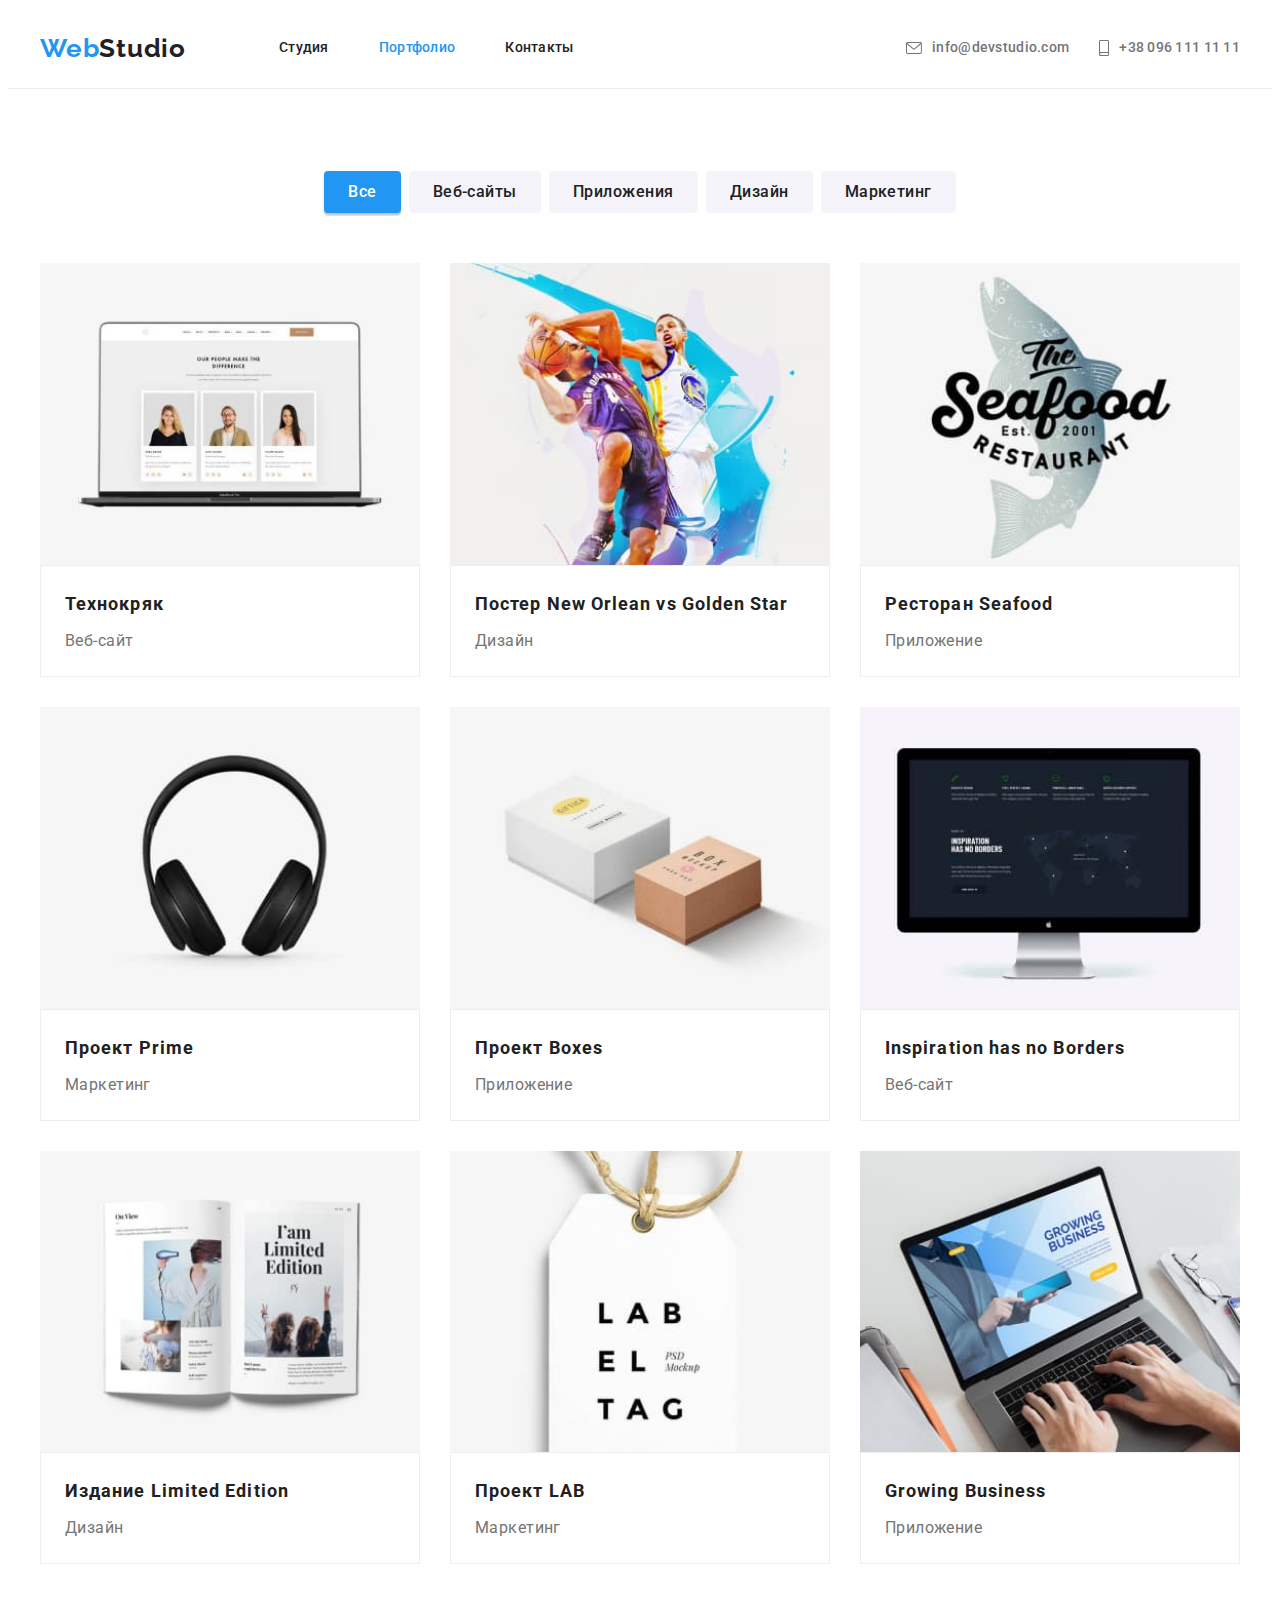
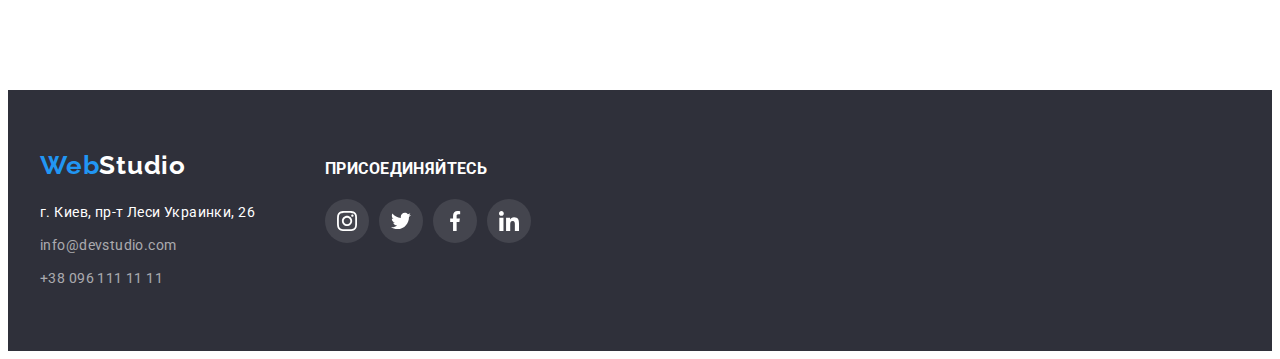
==== portfolio.html @ 8242ce2f "start hw5" ====
<!DOCTYPE html>
<html lang="ru">
  <head>
    <meta charset="UTF-8" />
    <meta http-equiv="X-UA-Compatible" content="IE=edge" />
    <meta name="viewport" content="width=device-width, initial-scale=1.0" />
    <title>Портфолио</title>
    <link
      rel="stylesheet"
      href="https://cdnjs.cloudflare.com/ajax/libs/modern-normalize/1.1.0/modern-normalize.min.css"
      integrity="sha512-wpPYUAdjBVSE4KJnH1VR1HeZfpl1ub8YT/NKx4PuQ5NmX2tKuGu6U/JRp5y+Y8XG2tV+wKQpNHVUX03MfMFn9Q=="
      crossorigin="anonymous"
      referrerpolicy="no-referrer"
    />
    <link rel="preconnect" href="https://fonts.googleapis.com" />
    <link rel="preconnect" href="https://fonts.gstatic.com" crossorigin />
    <link
      href="https://fonts.googleapis.com/css2?family=Raleway:wght@700&family=Roboto:wght@400;500;700;900&display=swap"
      rel="stylesheet"
    />
    <link rel="stylesheet" href="./css/reset.css" />
    <link rel="stylesheet" href="./css/styles.css" />
  </head>

  <body>
    <!-- Header -->
    <header class="header">
      <div class="container header-container">
        <nav class="header-nav">
          <a class="link logo" href="./index.html" lang="en"
            >Web<span class="header-text-color">Studio</span></a
          >

          <ul class="list header-list">
            <li class="header-item">
              <a class="link header-link" href="./index.html">Студия</a>
            </li>
            <li class="header-item">
              <a class="link header-link current" href="./portfolio.html"
                >Портфолио</a
              >
            </li>
            <li class="header-item">
              <a class="link header-link" href="">Контакты</a>
            </li>
          </ul>
        </nav>
        <ul class="list header-contacts">
          <li class="header-item">
            <a class="link header-link" href="mailto:info@devstudio.com">
              <svg class="header-item-icon" width="16" height="12">
                <use href="./images/icons.svg#icon-mail"></use>
              </svg>
              info@devstudio.com
            </a>
          </li>
          <li class="header-item">
            <a class="link header-link" href="tel:+380961111111">
              <svg class="header-item-icon" width="10" height="16">
                <use href="./images/icons.svg#icon-smartphone"></use>
              </svg>
              +38 096 111 11 11
            </a>
          </li>
        </ul>
      </div>
    </header>

    <!-- Main -->

    <main>
      <section class="projects">
        <div class="container">
          <h1 class="visually-hidden projects-title">Наши проекты</h1>
          <ul class="list projects-btn-list">
            <li class="projects-list-item">
              <button type="button" class="projects-btn active">Все</button>
            </li>
            <li class="projects-list-item">
              <button type="button" class="projects-btn">Веб-сайты</button>
            </li>
            <li class="projects-list-item">
              <button type="button" class="projects-btn">Приложения</button>
            </li>
            <li class="projects-list-item">
              <button type="button" class="projects-btn">Дизайн</button>
            </li>
            <li class="projects-list-item">
              <button type="button" class="projects-btn">Маркетинг</button>
            </li>
          </ul>
          <ul class="list projects-link-list card-set">
            <li class="projects-link-item item">
              <a
                class="link"
                href="/"
                target="_blank"
                rel="noopener noreferrer nofollow"
              >
                <img
                  src="./images/port-img1.jpg"
                  alt="ноутбук с открытой интернет страницей"
                  width="370"
                  height="294"
                />
                <div class="projects-card-footer">
                  <h2 class="title projects-list-title">Технокряк</h2>
                  <p class="projects-list-text">Веб-сайт</p>
                </div>
              </a>
            </li>
            <li class="projects-link-item item">
              <a
                class="link"
                href="/"
                target="_blank"
                rel="noopener noreferrer nofollow"
              >
                <img
                  src="./images/port-img2.jpg"
                  alt="двое мужчин играют в баскетболл"
                  width="370"
                  height="294"
                />
                <div class="projects-card-footer">
                  <h2 class="title projects-list-title">
                    Постер <span lang="en">New Orlean vs Golden Star</span>
                  </h2>
                  <p class="projects-list-text">Дизайн</p>
                </div>
              </a>
            </li>
            <li class="projects-link-item item">
              <a
                class="link"
                href="/"
                target="_blank"
                rel="noopener noreferrer nofollow"
              >
                <img
                  src="./images/port-img3.jpg"
                  alt="логотип рыбного ресторана"
                  width="370"
                  height="294"
                />
                <div class="projects-card-footer">
                  <h2 class="title projects-list-title">
                    Ресторан <span lang="en">Seafood</span>
                  </h2>
                  <p class="projects-list-text">Приложение</p>
                </div>
              </a>
            </li>
            <li class="projects-link-item item">
              <a
                class="link"
                href="/"
                target="_blank"
                rel="noopener noreferrer nofollow"
              >
                <img
                  src="./images/port-img4.jpg"
                  alt="музыкальные наушники"
                  width="370"
                  height="294"
                />
                <div class="projects-card-footer">
                  <h2 class="title projects-list-title">
                    Проект <span lang="en">Prime</span>
                  </h2>
                  <p class="projects-list-text">Маркетинг</p>
                </div>
              </a>
            </li>
            <li class="projects-link-item item">
              <a
                class="link"
                href="/"
                target="_blank"
                rel="noopener noreferrer nofollow"
              >
                <img
                  src="./images/port-img5.jpg"
                  alt="две коробки, белая и коричневая"
                  width="370"
                  height="294"
                />
                <div class="projects-card-footer">
                  <h2 class="title projects-list-title">
                    Проект <span lang="en">Boxes</span>
                  </h2>
                  <p class="projects-list-text">Приложение</p>
                </div>
              </a>
            </li>
            <li class="projects-link-item item">
              <a
                class="link"
                href="/"
                target="_blank"
                rel="noopener noreferrer nofollow"
              >
                <img
                  src="./images/port-img6.jpg"
                  alt="монтор с чёрной рамкой и серебристой подставкой"
                  width="370"
                  height="294"
                />
                <div class="projects-card-footer">
                  <h2 class="title projects-list-title" lang="en">
                    Inspiration has no Borders
                  </h2>
                  <p class="projects-list-text">Веб-сайт</p>
                </div>
              </a>
            </li>
            <li class="projects-link-item item">
              <a
                class="link"
                href="/"
                target="_blank"
                rel="noopener noreferrer nofollow"
              >
                <img
                  src="./images/port-img7.jpg"
                  alt="книга с илюстрациями"
                  width="370"
                  height="294"
                />
                <div class="projects-card-footer">
                  <h2 class="title projects-list-title">
                    Издание <span lang="en">Limited Edition</span>
                  </h2>
                  <p class="projects-list-text">Дизайн</p>
                </div>
              </a>
            </li>
            <li class="projects-link-item item">
              <a
                class="link"
                href="/"
                target="_blank"
                rel="noopener noreferrer nofollow"
              >
                <img
                  src="./images/port-img8.jpg"
                  alt="бирка с надписью"
                  width="370"
                  height="294"
                />
                <div class="projects-card-footer">
                  <h2 class="title projects-list-title">
                    Проект <span lang="en">LAB</span>
                  </h2>
                  <p class="projects-list-text">Маркетинг</p>
                </div>
              </a>
            </li>
            <li class="projects-link-item item">
              <a
                class="link"
                href="/"
                target="_blank"
                rel="noopener noreferrer nofollow"
              >
                <img
                  src="./images/port-img9.jpg"
                  alt="человек работает с ноутбуком"
                  width="370"
                  height="294"
                />
                <div class="projects-card-footer">
                  <h2 class="title projects-list-title" lang="en">
                    Growing Business
                  </h2>
                  <p class="projects-list-text">Приложение</p>
                </div>
              </a>
            </li>
          </ul>
        </div>
      </section>
    </main>

    <!-- Footer -->
    <footer class="footer">
      <div class="container footer-box">
        <div class="footer-adress-box">
          <a class="link logo" href="./index.html" lang="en"
            >Web<span class="footer-text-color">Studio</span></a
          >
          <address>
            <ul class="list footer-list">
              <li class="footer-item">
                <a
                  class="link footer-link"
                  href="https://goo.gl/maps/KEkJxdMfcDKJunuC6"
                  target="_blank"
                  rel="noopener noreferrer nofollow"
                  >г. Киев, пр-т Леси Украинки, 26</a
                >
              </li>
              <li class="footer-item">
                <a class="link footer-link" href="mailto:info@devstudio.com"
                  >info@devstudio.com</a
                >
              </li>
              <li class="footer-item">
                <a class="link footer-link" href="tel:+380961111111"
                  >+38 096 111 11 11</a
                >
              </li>
            </ul>
          </address>
        </div>
        <div class="footer-social">
          <h3 class="footer-link-title">присоединяйтесь</h3>
          <ul class="list social-list">
            <li class="social-item">
              <a
                href=""
                class="social-link"
                target="_blank"
                rel="noopener noreferrer nofollow"
              >
                <svg class="social-icon" width="20" height="20">
                  <use href="./images/icons.svg#icon-instagram"></use>
                </svg>
              </a>
            </li>
            <li class="social-item">
              <a
                href=""
                class="social-link"
                target="_blank"
                rel="noopener noreferrer nofollow"
              >
                <svg class="social-icon" width="20" height="20">
                  <use href="./images/icons.svg#icon-twitter"></use>
                </svg>
              </a>
            </li>
            <li class="social-item">
              <a
                href=""
                class="social-link"
                target="_blank"
                rel="noopener noreferrer nofollow"
              >
                <svg class="social-icon" width="20" height="20">
                  <use href="./images/icons.svg#icon-facebook"></use>
                </svg>
              </a>
            </li>
            <li class="social-item">
              <a
                href=""
                class="social-link"
                target="_blank"
                rel="noopener noreferrer nofollow"
              >
                <svg class="social-icon" width="20" height="20">
                  <use href="./images/icons.svg#icon-linkedin"></use>
                </svg>
              </a>
            </li>
          </ul>
        </div>
      </div>
    </footer>
  </body>
</html>
---- css/styles.css ----
:root {
  --main-text-color: #757575;
  --second-text-color: #212121;
  --accent-color: #2196f3;
  --btn-text-color: #ffffff;
  --first-background-color: #2f303a;
  --second-background-color: #f5f4fa;
  --btn-hover-color: #188ce8;
  --link-color: rgba(255, 255, 255, 0.6);
  --border-card-color: #eeeeee;
  --header-border-color: #ececec;
  --hero-gradient-color: rgba(47, 48, 58, 0.4);
  --icon-fill-color: #afb1b8;
  --footer-social-bg-color: rgba(255, 255, 255, 0.1);
}

body {
  font-family: "Roboto", sans-serif;
  color: var(--main-text-color);
  font-size: 14px;
  line-height: 1.71;
  letter-spacing: 0.03em;
}

address {
  font-style: normal;
}

.title {
  color: var(--second-text-color);
}

.list {
  list-style: none;
}

.link {
  text-decoration: none;
  color: inherit;
}

.visually-hidden {
  position: absolute;
  width: 1px;
  height: 1px;
  margin: -1px;
  padding: 0;
  overflow: hidden;
  border: 0;
  clip: rect(0 0 0 0);
}

.container {
  width: 1200px;
  padding: 0 15px;
  margin: 0 auto;
}

.section {
  padding-top: 94px;
  padding-bottom: 94px;
}

/* ----- Card-Set ------ */

.card-set {
  display: flex;
  flex-wrap: wrap;
  margin-left: -30px;
  margin-top: -30px;
}

.item {
  margin-left: 30px;
  margin-top: 30px;
}

/* ----- Social-list/item/link/icon -----*/

.social-list {
  display: flex;
  justify-content: center;
}

.social-item:not(:last-child) {
  margin-right: 10px;
}

.social-link {
  width: 44px;
  height: 44px;
  background-color: var(--btn-text-color);
  display: flex;
  justify-content: center;
  align-items: center;
  border-radius: 50%;
  color: var(--icon-fill-color);
}

.social-icon {
  fill: currentColor;
}

/* ----- Header -----*/

.header {
  border-bottom: 1px solid var(--header-border-color);
}

.logo {
  font-family: "Raleway", sans-serif;
  font-weight: 700;
  font-size: 26px;
  line-height: 1.19;
  letter-spacing: 0.03em;
  color: var(--accent-color);
}

.header-container,
.header-list,
.header-contacts,
.header-nav {
  display: flex;
  align-items: center;
  flex-wrap: wrap;
}

.header-nav > .logo {
  margin-right: 93px;
}

.header-item:not(:last-child) {
  margin-right: 50px;
}

.header-contacts {
  margin-left: auto;
}

.header-contacts > .header-item:first-child {
  margin-right: 30px;
}

.header-text-color {
  color: var(--second-text-color);
}

/* --------------------------- */

.header-list {
  color: var(--second-text-color);
}

.header-link {
  font-weight: 500;
  line-height: 1.14;
  display: flex;
  align-items: center;
  letter-spacing: 0.02em;
  padding-top: 32px;
  padding-bottom: 32px;
}

.header-link:hover,
.header-link:focus,
.current {
  color: var(--accent-color);
}

.header-item-icon {
  margin-right: 10px;
  fill: currentColor;
}

/* ----- Hero ------ */

.hero {
  background-color: var(--first-background-color);
  background-image: linear-gradient(
      var(--hero-gradient-color),
      var(--hero-gradient-color)
    ),
    url(../images/hero-bg.jpg);
  background-repeat: no-repeat;
  background-position: center;
  background-size: cover, auto;

  text-align: center;
  padding-top: 200px;
  padding-bottom: 200px;
}

.hero-title {
  font-weight: 900;
  font-size: 44px;
  line-height: 1.36;
  text-align: center;
  letter-spacing: 0.06em;
  text-transform: uppercase;
  color: var(--btn-text-color);
  margin-bottom: 30px;
  max-width: 696px;
  margin-left: auto;
  margin-right: auto;
}

.hero-btn {
  font-family: inherit;
  background: var(--accent-color);
  border-radius: 4px;
  cursor: pointer;
  font-weight: 700;
  font-size: 16px;
  line-height: 1.87;
  text-align: center;
  letter-spacing: 0.06em;
  color: var(--btn-text-color);
  padding: 10px 32px;
  border: none;
}

.hero-btn:focus,
.hero-btn:hover {
  background: var(--btn-hover-color);
  box-shadow: 0px 4px 4px rgba(0, 0, 0, 0.15);
}

/* ----- Features ----- */

.features {
  padding-bottom: 0;
}

.features-item-image {
  display: flex;
  justify-content: center;
  align-items: center;
  height: 120px;
  background-color: var(--second-background-color);
  border-radius: 4px;
  margin-bottom: 30px;
}

.features-item {
  flex-basis: calc(100% / 4 - 30px);
}

.features-item-title {
  font-weight: 700;
  line-height: 1.14;
  text-transform: uppercase;
  margin-bottom: 10px;
}

/* ----- What we do ----- */

.section-title {
  font-weight: 700;
  font-size: 36px;
  line-height: 1.17;
  text-align: center;
  margin-bottom: 50px;
}

.wwd-item {
  flex-basis: calc(100% / 3 - 30px);
}

/* ----- Team ----- */

.team {
  background-color: var(--second-background-color);
}

.team-item {
  background: var(--btn-text-color);
  box-shadow: 0px 1px 3px rgba(0, 0, 0, 0.12), 0px 1px 1px rgba(0, 0, 0, 0.14),
    0px 2px 1px rgba(0, 0, 0, 0.2);
  border-radius: 0px 0px 4px 4px;

  flex-basis: calc(100% / 4 - 30px);
}

.team-item-content {
  padding: 30px 32px;
}

.team-item-name,
.team-item-positions {
  font-size: 16px;
  line-height: 1.19;
  text-align: center;
}

.team-item-name {
  font-weight: 500;
  margin-bottom: 10px;
}

.team-item-positions {
  margin-bottom: 16px;
}

.team .social-link:hover,
.team .social-link:focus {
  background-color: var(--accent-color);
  color: var(--btn-text-color);
}

/* ----- Regular Customers ------ */

.customer-link {
  width: 170px;
  height: 92px;
  display: flex;
  justify-content: center;
  align-items: center;
  border: 1px solid var(--icon-fill-color);
  border-radius: 4px;
  color: var(--icon-fill-color);
}

.customer-link:hover,
.customer-link:focus {
  color: var(--accent-color);
  border-color: var(--accent-color);
}

.customer-logo {
  fill: currentColor;
}

/* ----- Footer ----- */

.footer {
  background-color: var(--first-background-color);
  padding-top: 60px;
  padding-bottom: 60px;
}

.footer-text-color {
  color: var(--btn-text-color);
}

.footer-box {
  display: flex;
  align-items: baseline;
}

.footer .logo {
  display: inline-block;
  margin-bottom: 20px;
}

.footer-item:not(:last-child) {
  margin-bottom: 9px;
  margin-right: 70px;
}

.footer-link[target="_blank"] {
  color: var(--btn-text-color);
}

.footer-link {
  color: var(--link-color);
}

.footer-link:hover,
.footer-link:focus {
  color: var(--accent-color);
}

.footer-link-title {
  font-weight: 700;
  line-height: 1.14;
  text-transform: uppercase;
  margin-bottom: 20px;

  color: var(--btn-text-color);
}

.footer .social-link {
  background-color: var(--footer-social-bg-color);
}

.footer .social-link:hover,
.footer .social-link:focus {
  background-color: var(--accent-color);
}

.footer .social-icon {
  fill: var(--btn-text-color);
}

/* ----- Portfolio ----- */

.projects {
  padding-top: 82px;
  padding-bottom: 126px;
}

.projects-btn-list {
  display: flex;
  justify-content: center;
}

.projects-btn-list {
  margin-bottom: 50px;
}

.projects-list-item:not(:last-child) {
  margin-right: 8px;
}

.projects-btn {
  font-family: inherit;
  font-weight: 500;
  font-size: 16px;
  line-height: 1.62;
  text-align: center;
  letter-spacing: 0.03em;
  color: var(--second-text-color);
  background: var(--second-background-color);
  border-radius: 4px;
  cursor: pointer;
  border-color: transparent;
  padding: 6px 22px;
}

.projects-btn:focus,
.projects-btn:hover,
.active {
  color: var(--btn-text-color);
  background: var(--accent-color);
  box-shadow: 0px 3px 1px rgba(0, 0, 0, 0.1), 0px 1px 2px rgba(0, 0, 0, 0.08),
    0px 2px 2px rgba(0, 0, 0, 0.12);
}

.projects-link-item {
  flex-basis: calc(100% / 3 - 30px);
}

.projects-link-list .link {
  display: flex;
  flex-direction: column;
}

.projects-link-list .link:hover,
.projects-link-list .link:focus {
  box-shadow: 0px 1px 1px rgba(0, 0, 0, 0.12), 0px 4px 4px rgba(0, 0, 0, 0.06),
    1px 4px 6px rgba(0, 0, 0, 0.16);
}

.projects-list-title {
  font-weight: 700;
  font-size: 18px;
  line-height: 2;
  letter-spacing: 0.06em;
  margin-bottom: 4px;
}

.projects-list-text {
  font-size: 16px;
  line-height: 1.87;
}

.projects-card-footer {
  background: var(--btn-text-color);
  border: 1px solid var(--border-card-color);
  padding: 20px 24px;
}
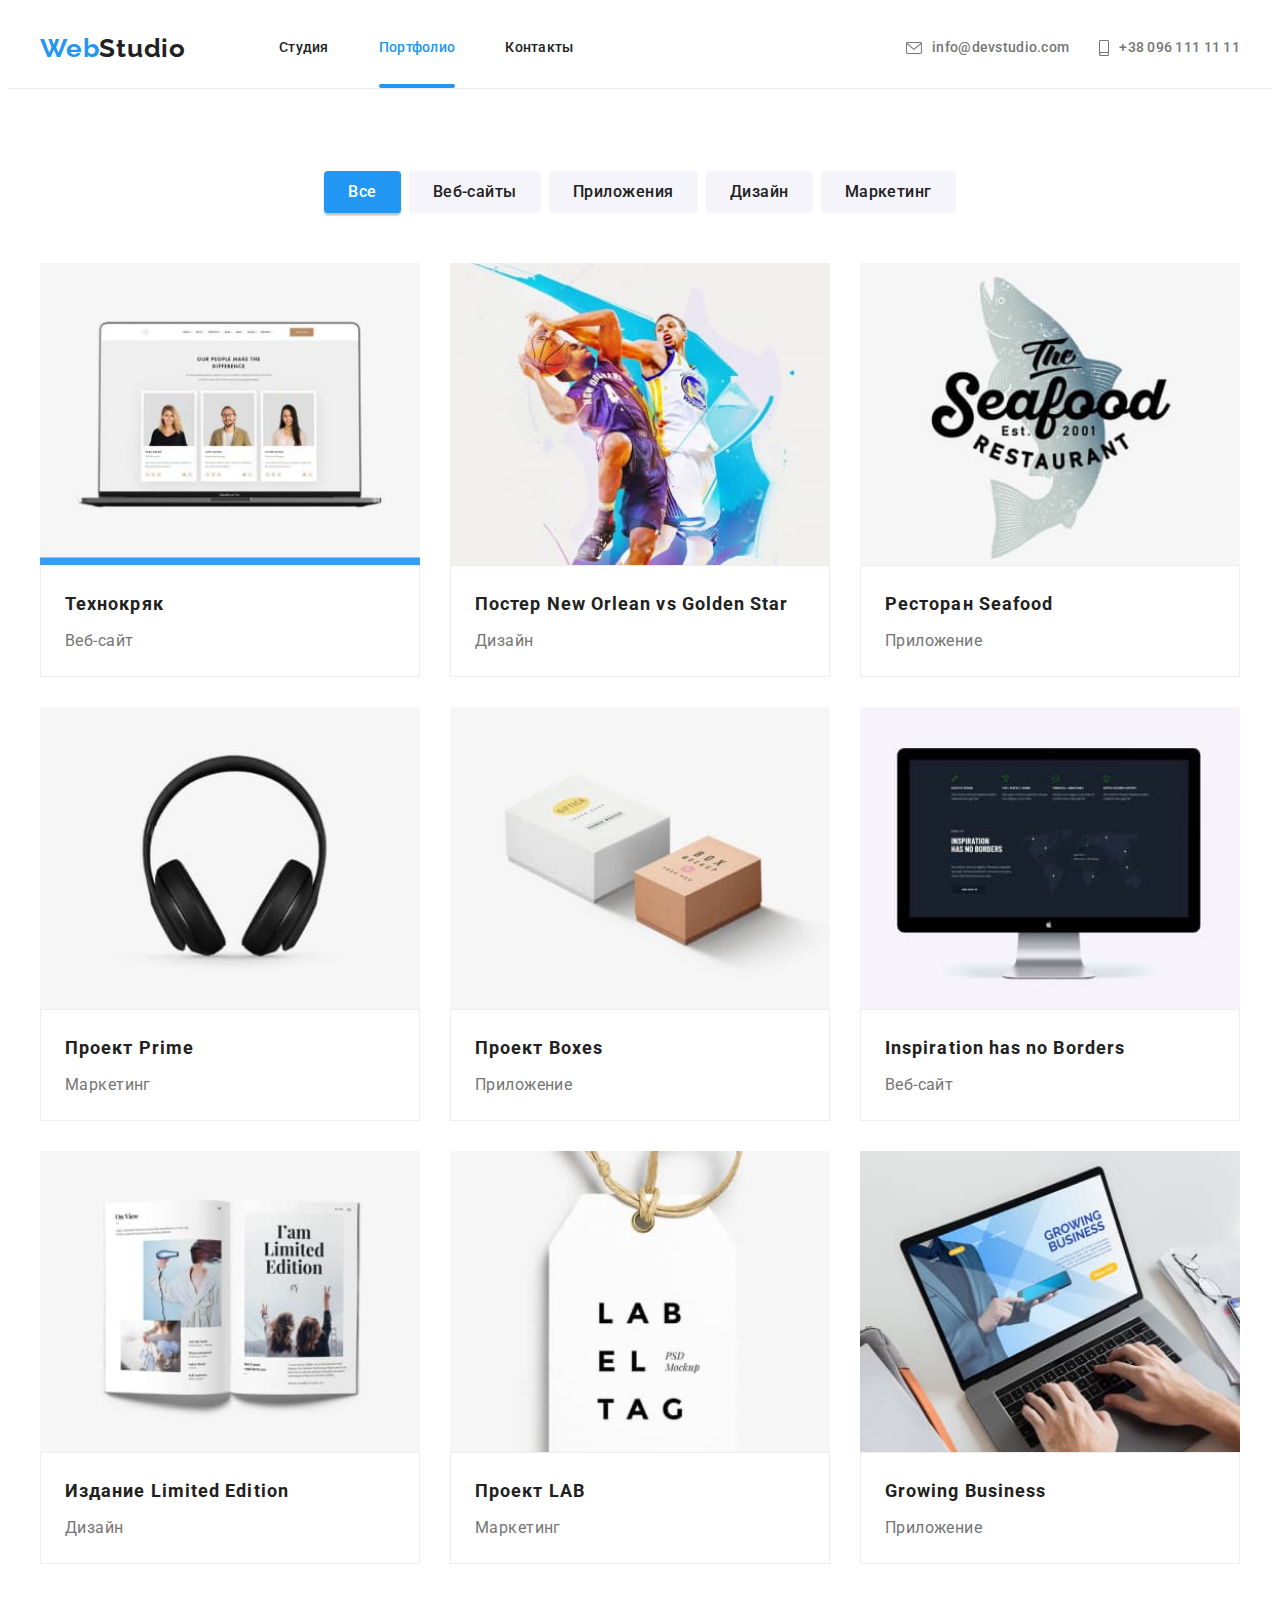
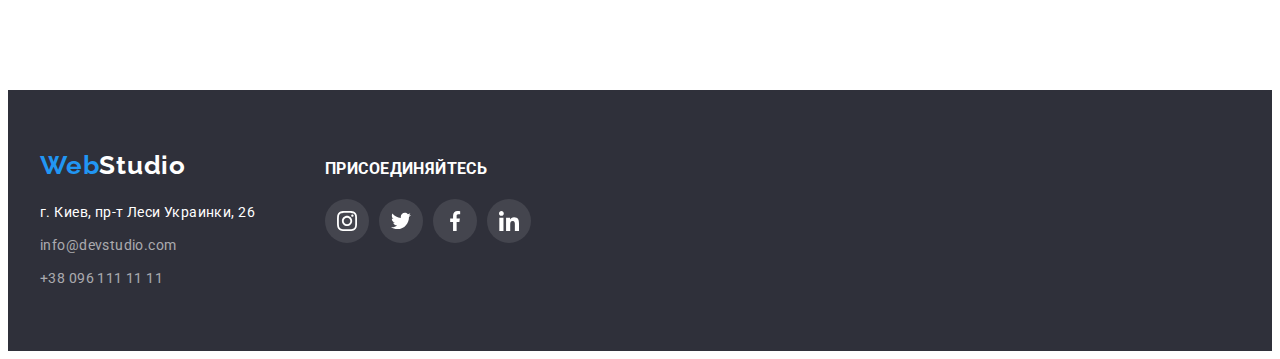
==== commit 878192d7: "add portfolio hidden text" ====
--- a/portfolio.html
+++ b/portfolio.html
@@ -97,12 +97,20 @@
                 target="_blank"
                 rel="noopener noreferrer nofollow"
               >
-                <img
-                  src="./images/port-img1.jpg"
-                  alt="ноутбук с открытой интернет страницей"
-                  width="370"
-                  height="294"
-                />
+                <div class="projects-item-wrap">
+                  <img
+                    src="./images/port-img1.jpg"
+                    alt="ноутбук с открытой интернет страницей"
+                    width="370"
+                    height="294"
+                  />
+                  <p class="projects-item-text">
+                    Технокряк это современная площадка распространения
+                    коронавируса. Компании используют эту платформу для
+                    цифрового шпионажа и атак на защищённые сервера конкурентов.
+                  </p>
+                </div>
+
                 <div class="projects-card-footer">
                   <h2 class="title projects-list-title">Технокряк</h2>
                   <p class="projects-list-text">Веб-сайт</p>
--- a/css/styles.css
+++ b/css/styles.css
@@ -5,6 +5,7 @@
   --btn-text-color: #ffffff;
   --first-background-color: #2f303a;
   --second-background-color: #f5f4fa;
+  --wwd-text-background-color: rgba(47, 48, 58, 0.8);
   --btn-hover-color: #188ce8;
   --link-color: rgba(255, 255, 255, 0.6);
   --border-card-color: #eeeeee;
@@ -12,6 +13,8 @@
   --hero-gradient-color: rgba(47, 48, 58, 0.4);
   --icon-fill-color: #afb1b8;
   --footer-social-bg-color: rgba(255, 255, 255, 0.1);
+  --cubic: cubic-bezier(0.4, 0, 0.2, 1);
+  --portfolio-cart-bg-color: rgba(33, 150, 243, 0.9);
 }
 
 body {
@@ -159,12 +162,28 @@
   letter-spacing: 0.02em;
   padding-top: 32px;
   padding-bottom: 32px;
+  transition: color 250ms var(--cubic);
 }
 
 .header-link:hover,
 .header-link:focus,
 .current {
   color: var(--accent-color);
+}
+
+.current {
+  position: relative;
+}
+
+.current::after {
+  content: "";
+  width: 100%;
+  height: 4px;
+  background-color: var(--accent-color);
+  border-radius: 2px;
+  position: absolute;
+  left: 0;
+  bottom: 0;
 }
 
 .header-item-icon {
@@ -217,6 +236,7 @@
   color: var(--btn-text-color);
   padding: 10px 32px;
   border: none;
+  transition: background 250ms var(--cubic), box-shadow 250ms var(--cubic);
 }
 
 .hero-btn:focus,
@@ -263,7 +283,29 @@
 }
 
 .wwd-item {
+  position: relative;
+
   flex-basis: calc(100% / 3 - 30px);
+}
+
+.wwd-item-text {
+  position: absolute;
+  bottom: 0;
+  left: 0;
+
+  width: 100%;
+
+  display: flex;
+  justify-content: center;
+  align-items: center;
+  padding: 27px;
+
+  font-weight: 700;
+  line-height: 1.14;
+  text-align: center;
+  text-transform: uppercase;
+  color: var(--btn-text-color);
+  background-color: var(--wwd-text-background-color);
 }
 
 /* ----- Team ----- */
@@ -301,6 +343,10 @@
   margin-bottom: 16px;
 }
 
+.team .social-link {
+  transition: background-color 250ms var(--cubic), color 250ms var(--cubic);
+}
+
 .team .social-link:hover,
 .team .social-link:focus {
   background-color: var(--accent-color);
@@ -318,6 +364,7 @@
   border: 1px solid var(--icon-fill-color);
   border-radius: 4px;
   color: var(--icon-fill-color);
+  transition: color 250ms var(--cubic), border-color 250ms var(--cubic);
 }
 
 .customer-link:hover,
@@ -363,6 +410,7 @@
 
 .footer-link {
   color: var(--link-color);
+  transition: color 250ms var(--cubic);
 }
 
 .footer-link:hover,
@@ -381,6 +429,7 @@
 
 .footer .social-link {
   background-color: var(--footer-social-bg-color);
+  transition: background-color 250ms cubic-bezier(0.4, 0, 0.2, 1);
 }
 
 .footer .social-link:hover,
@@ -425,6 +474,9 @@
   cursor: pointer;
   border-color: transparent;
   padding: 6px 22px;
+
+  transition: color 250ms var(--cubic), background 250ms var(--cubic),
+    box-shadow 250ms var(--cubic);
 }
 
 .projects-btn:focus,
@@ -443,6 +495,7 @@
 .projects-link-list .link {
   display: flex;
   flex-direction: column;
+  transition: box-shadow 250ms var(--cubic);
 }
 
 .projects-link-list .link:hover,
@@ -451,6 +504,32 @@
     1px 4px 6px rgba(0, 0, 0, 0.16);
 }
 
+.projects-link-item:hover .projects-item-text {
+  transform: translateY(0);
+}
+
+.projects-item-wrap {
+  position: relative;
+  overflow: hidden;
+}
+
+.projects-item-text {
+  position: absolute;
+  top: 0;
+  left: 0;
+
+  font-size: 18px;
+  line-height: 1.56;
+
+  color: var(--btn-text-color);
+  background-color: var(--portfolio-cart-bg-color);
+
+  padding: 63px 24px;
+
+  transform: translateY(100%);
+  transition: transform 250ms var(--cubic);
+}
+
 .projects-list-title {
   font-weight: 700;
   font-size: 18px;
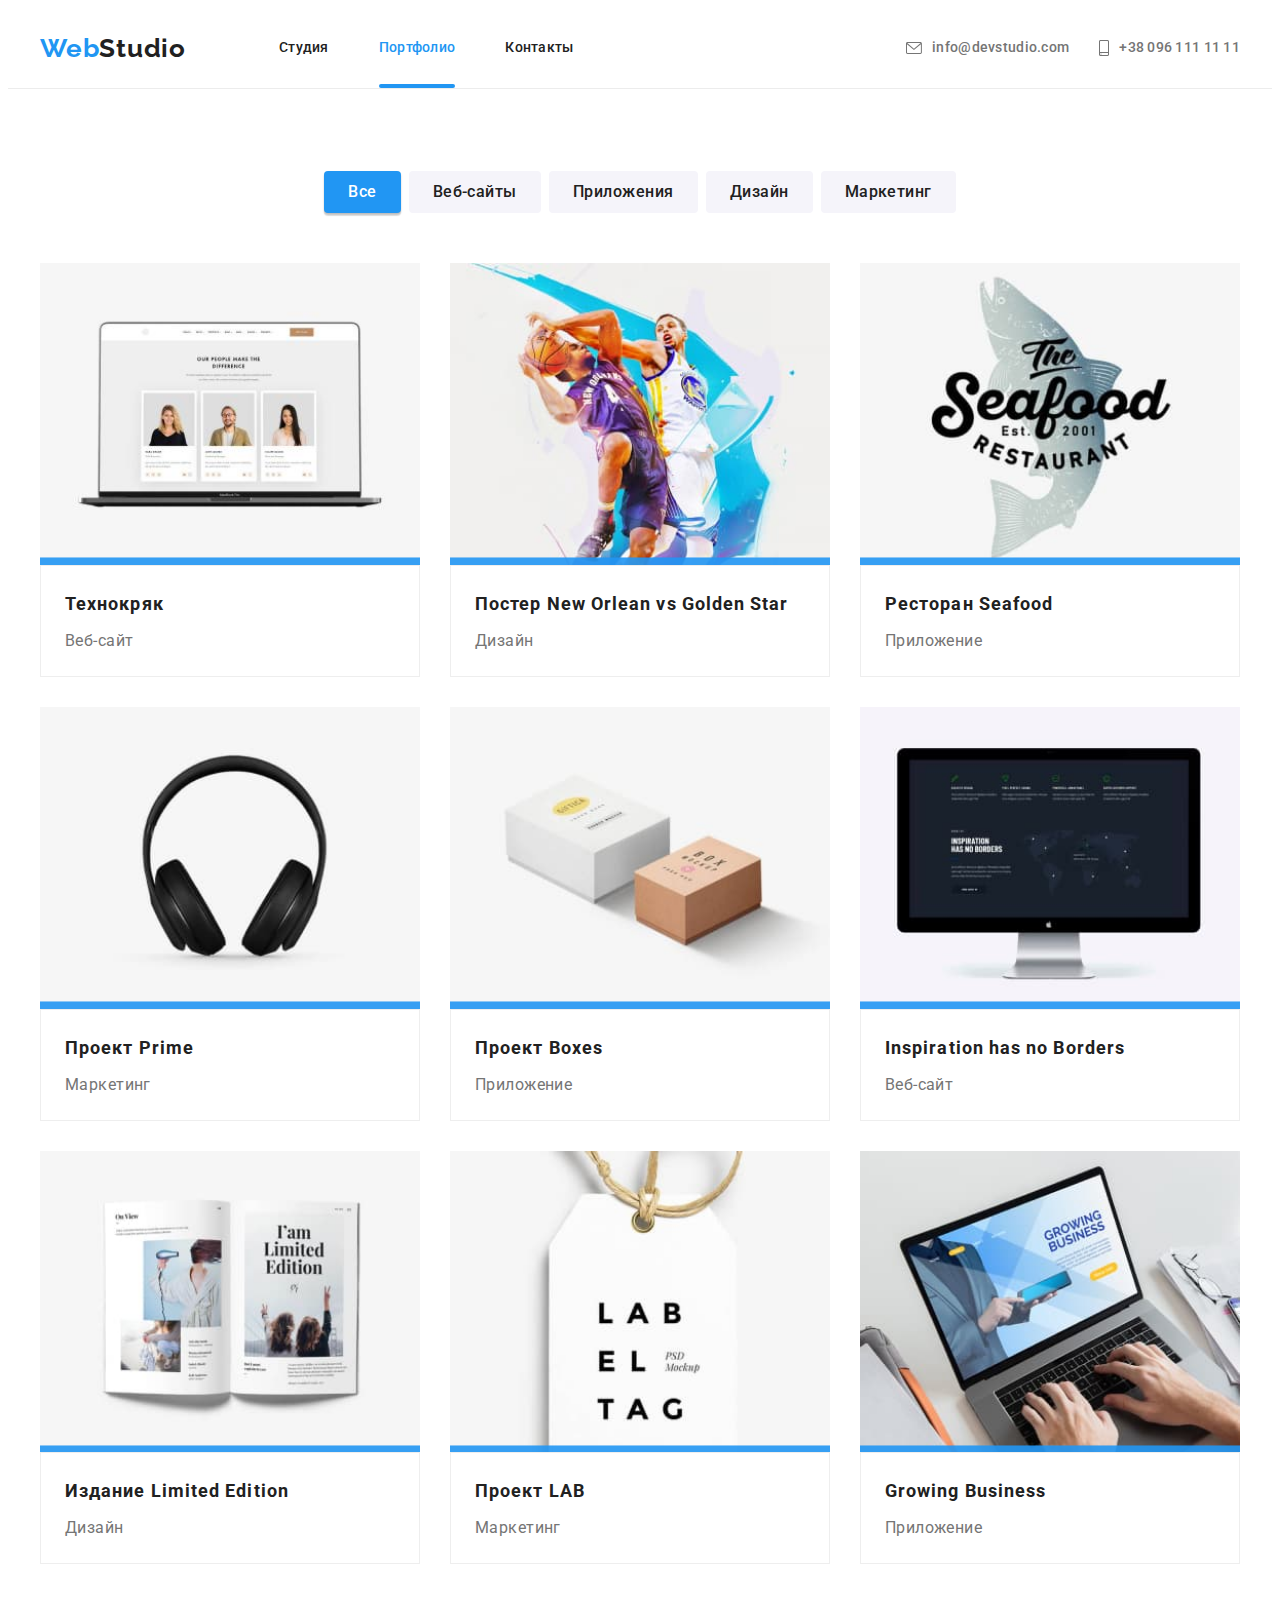
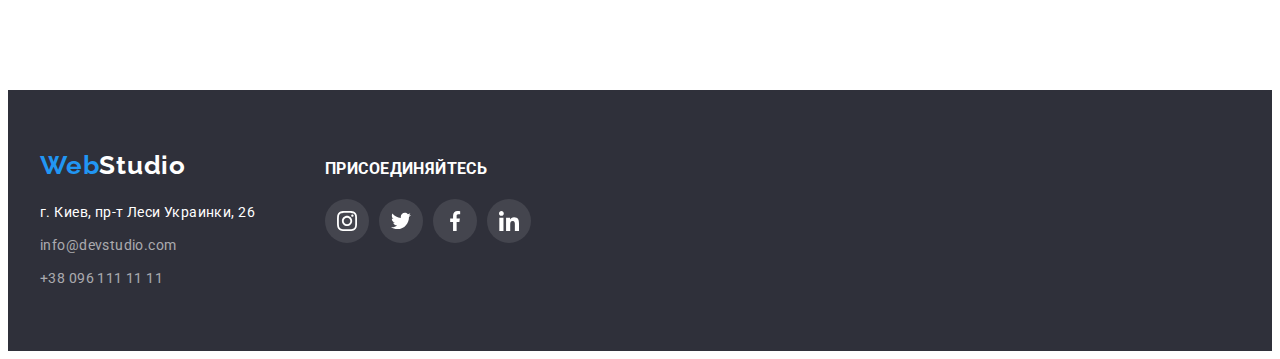
==== commit 46c166ef: "finished portfolio" ====
--- a/portfolio.html
+++ b/portfolio.html
@@ -110,7 +110,6 @@
                     цифрового шпионажа и атак на защищённые сервера конкурентов.
                   </p>
                 </div>
-
                 <div class="projects-card-footer">
                   <h2 class="title projects-list-title">Технокряк</h2>
                   <p class="projects-list-text">Веб-сайт</p>
@@ -124,12 +123,20 @@
                 target="_blank"
                 rel="noopener noreferrer nofollow"
               >
-                <img
-                  src="./images/port-img2.jpg"
-                  alt="двое мужчин играют в баскетболл"
-                  width="370"
-                  height="294"
-                />
+                <div class="projects-item-wrap">
+                  <img
+                    src="./images/port-img2.jpg"
+                    alt="двое мужчин играют в баскетболл"
+                    width="370"
+                    height="294"
+                  />
+                  <p class="projects-item-text">
+                    Технокряк это современная площадка распространения
+                    коронавируса. Компании используют эту платформу для
+                    цифрового шпионажа и атак на защищённые сервера конкурентов.
+                  </p>
+                </div>
+
                 <div class="projects-card-footer">
                   <h2 class="title projects-list-title">
                     Постер <span lang="en">New Orlean vs Golden Star</span>
@@ -145,12 +152,20 @@
                 target="_blank"
                 rel="noopener noreferrer nofollow"
               >
-                <img
-                  src="./images/port-img3.jpg"
-                  alt="логотип рыбного ресторана"
-                  width="370"
-                  height="294"
-                />
+                <div class="projects-item-wrap">
+                  <img
+                    src="./images/port-img3.jpg"
+                    alt="логотип рыбного ресторана"
+                    width="370"
+                    height="294"
+                  />
+                  <p class="projects-item-text">
+                    Технокряк это современная площадка распространения
+                    коронавируса. Компании используют эту платформу для
+                    цифрового шпионажа и атак на защищённые сервера конкурентов.
+                  </p>
+                </div>
+
                 <div class="projects-card-footer">
                   <h2 class="title projects-list-title">
                     Ресторан <span lang="en">Seafood</span>
@@ -166,12 +181,20 @@
                 target="_blank"
                 rel="noopener noreferrer nofollow"
               >
-                <img
-                  src="./images/port-img4.jpg"
-                  alt="музыкальные наушники"
-                  width="370"
-                  height="294"
-                />
+                <div class="projects-item-wrap">
+                  <img
+                    src="./images/port-img4.jpg"
+                    alt="музыкальные наушники"
+                    width="370"
+                    height="294"
+                  />
+                  <p class="projects-item-text">
+                    Технокряк это современная площадка распространения
+                    коронавируса. Компании используют эту платформу для
+                    цифрового шпионажа и атак на защищённые сервера конкурентов.
+                  </p>
+                </div>
+
                 <div class="projects-card-footer">
                   <h2 class="title projects-list-title">
                     Проект <span lang="en">Prime</span>
@@ -187,12 +210,20 @@
                 target="_blank"
                 rel="noopener noreferrer nofollow"
               >
-                <img
-                  src="./images/port-img5.jpg"
-                  alt="две коробки, белая и коричневая"
-                  width="370"
-                  height="294"
-                />
+                <div class="projects-item-wrap">
+                  <img
+                    src="./images/port-img5.jpg"
+                    alt="две коробки, белая и коричневая"
+                    width="370"
+                    height="294"
+                  />
+                  <p class="projects-item-text">
+                    Технокряк это современная площадка распространения
+                    коронавируса. Компании используют эту платформу для
+                    цифрового шпионажа и атак на защищённые сервера конкурентов.
+                  </p>
+                </div>
+
                 <div class="projects-card-footer">
                   <h2 class="title projects-list-title">
                     Проект <span lang="en">Boxes</span>
@@ -208,12 +239,20 @@
                 target="_blank"
                 rel="noopener noreferrer nofollow"
               >
-                <img
-                  src="./images/port-img6.jpg"
-                  alt="монтор с чёрной рамкой и серебристой подставкой"
-                  width="370"
-                  height="294"
-                />
+                <div class="projects-item-wrap">
+                  <img
+                    src="./images/port-img6.jpg"
+                    alt="монтор с чёрной рамкой и серебристой подставкой"
+                    width="370"
+                    height="294"
+                  />
+                  <p class="projects-item-text">
+                    Технокряк это современная площадка распространения
+                    коронавируса. Компании используют эту платформу для
+                    цифрового шпионажа и атак на защищённые сервера конкурентов.
+                  </p>
+                </div>
+
                 <div class="projects-card-footer">
                   <h2 class="title projects-list-title" lang="en">
                     Inspiration has no Borders
@@ -229,12 +268,20 @@
                 target="_blank"
                 rel="noopener noreferrer nofollow"
               >
-                <img
-                  src="./images/port-img7.jpg"
-                  alt="книга с илюстрациями"
-                  width="370"
-                  height="294"
-                />
+                <div class="projects-item-wrap">
+                  <img
+                    src="./images/port-img7.jpg"
+                    alt="книга с илюстрациями"
+                    width="370"
+                    height="294"
+                  />
+                  <p class="projects-item-text">
+                    Технокряк это современная площадка распространения
+                    коронавируса. Компании используют эту платформу для
+                    цифрового шпионажа и атак на защищённые сервера конкурентов.
+                  </p>
+                </div>
+
                 <div class="projects-card-footer">
                   <h2 class="title projects-list-title">
                     Издание <span lang="en">Limited Edition</span>
@@ -250,12 +297,20 @@
                 target="_blank"
                 rel="noopener noreferrer nofollow"
               >
-                <img
-                  src="./images/port-img8.jpg"
-                  alt="бирка с надписью"
-                  width="370"
-                  height="294"
-                />
+                <div class="projects-item-wrap">
+                  <img
+                    src="./images/port-img8.jpg"
+                    alt="бирка с надписью"
+                    width="370"
+                    height="294"
+                  />
+                  <p class="projects-item-text">
+                    Технокряк это современная площадка распространения
+                    коронавируса. Компании используют эту платформу для
+                    цифрового шпионажа и атак на защищённые сервера конкурентов.
+                  </p>
+                </div>
+
                 <div class="projects-card-footer">
                   <h2 class="title projects-list-title">
                     Проект <span lang="en">LAB</span>
@@ -271,12 +326,20 @@
                 target="_blank"
                 rel="noopener noreferrer nofollow"
               >
-                <img
-                  src="./images/port-img9.jpg"
-                  alt="человек работает с ноутбуком"
-                  width="370"
-                  height="294"
-                />
+                <div class="projects-item-wrap">
+                  <img
+                    src="./images/port-img9.jpg"
+                    alt="человек работает с ноутбуком"
+                    width="370"
+                    height="294"
+                  />
+                  <p class="projects-item-text">
+                    Технокряк это современная площадка распространения
+                    коронавируса. Компании используют эту платформу для
+                    цифрового шпионажа и атак на защищённые сервера конкурентов.
+                  </p>
+                </div>
+
                 <div class="projects-card-footer">
                   <h2 class="title projects-list-title" lang="en">
                     Growing Business
